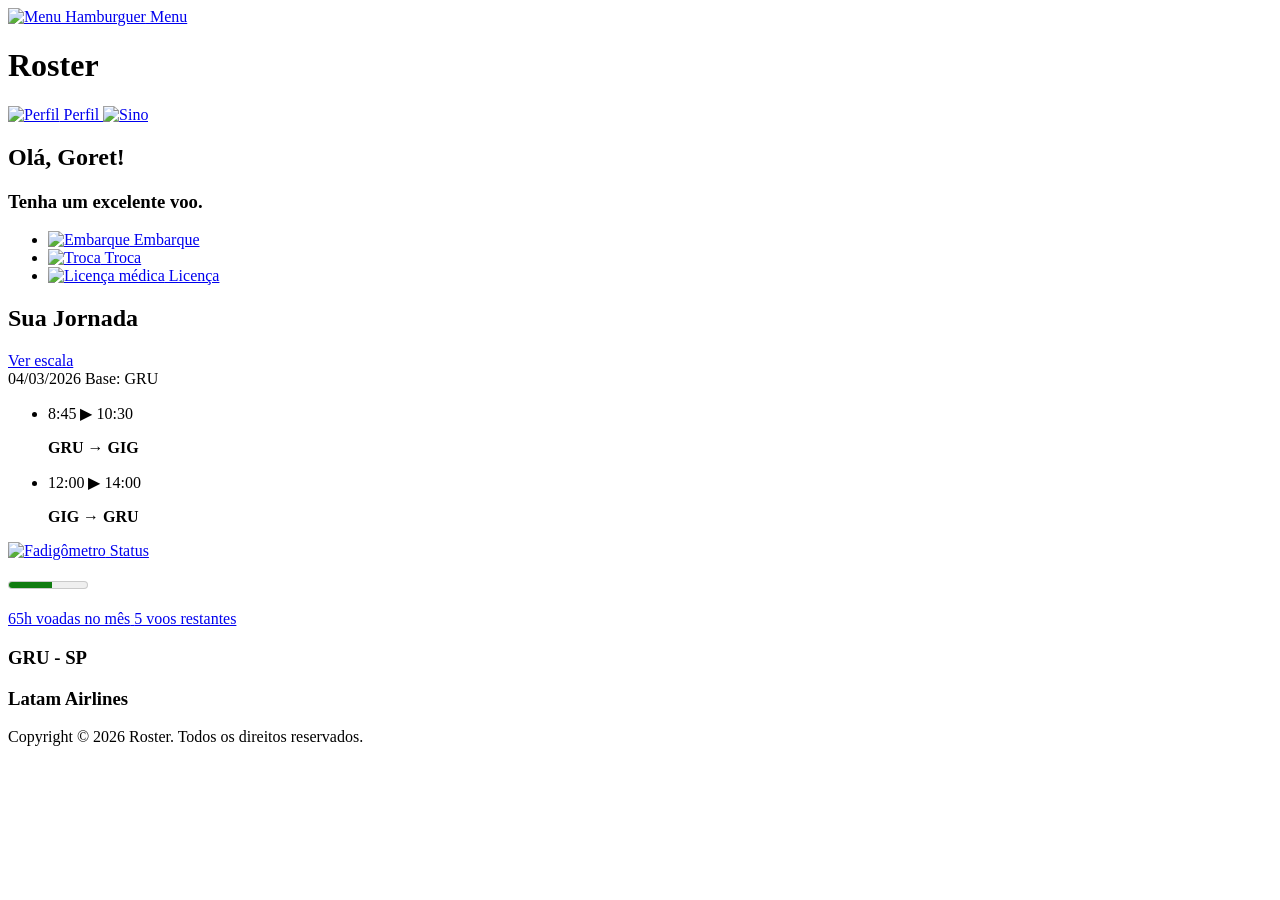
==== index.html @ 0bb5956a "refactor: replace <section> with <nav> for better semantics and accessibility; update <section> to <" ====
<!DOCTYPE html>
<html lang="pt-br">
<head>
    <meta charset="UTF-8">
    <meta name="viewport" content="width=device-width, initial-scale=1.0">
    <title>Roster</title>
    <link rel="stylesheet" href="CSS/reset.css">
    <link rel="stylesheet" href="CSS/style.css">
</head>

<body>
<header>
    <a href="menu.html" class="header-menu">
        <img src="./img/icons8-cardápio-50.png" alt="Menu Hamburguer">
        Menu
    </a>

    <h1>Roster</h1>

    <nav class="header-icons">
        <a href="perfil.html">
            <img src="img/icons8-usuário-homem-com-círculo-24.png" alt="Perfil">
            Perfil
        </a>
        <a href="#">
            <img src="./img/bell_ring.png" alt="Sino">
        </a>
    </nav>
</header>


<main>

    <!-- Saudação -->
    <section class="saudacao">
        <h2>Olá, Goret!</h2>
        <h3>Tenha um excelente voo.</h3>
    </section>

    <!-- Botões de ação -->
    <ul class="acoes-lista">
        <li>
            <a href="boarding/boarding.html">
                <img src="img/mala.png" alt="Embarque">
                Embarque
            </a>
        </li>
        <li>
            <a href="trade/escolher_pessoa.html">
                <img src="img/trade.png" alt="Troca">
                Troca
            </a>
        </li>
        <li>
            <a href="LM/lm.html">
                <img src="img/sol.png" alt="Licença médica">
                Licença
            </a>
        </li>
    </ul>

    <!-- Jornada -->
    <section class="jornada-header">
        <h2>Sua Jornada</h2>
        <a href="ver_escala.html">Ver escala</a>
    </section>

    <!-- Card de voos -->
    <article class="card-jornada">
        <h3 hidden>Jornada do dia</h3>
        <header class="card-jornada-topo">
            <span>04/03/2026</span>
            <span>Base: GRU</span>
        </header>

        <ul class="voos-lista">
            <li class="voo-item">
                <span class="voo-indicador"></span>
                <div class="voo-card">
                    <p class="voo-horario">8:45 ▶ 10:30</p>
                    <strong class="voo-rota">GRU → GIG</strong>
                </div>
            </li>

            <li class="voo-item">
                <span class="voo-indicador"></span>
                <div class="voo-card">
                    <p class="voo-horario">12:00 ▶ 14:00</p>
                    <strong class="voo-rota">GIG → GRU</strong>
                </div>
            </li>
        </ul>
    </article>

    <!-- Status / Fadigômetro -->
    <a href="status.html" class="status-card">
        <p class="status-titulo">
            <img src="img/termometro.png" alt="Fadigômetro">
            Status
        </p>
        <meter class="status-barra" min="0" max="100" value="55"></meter>
        <p class="status-info">
            <span>65h voadas no mês</span>
            <span>5 voos restantes</span>
        </p>
    </a>

</main>


<footer>
    <h3>GRU - SP</h3>
    <h3>Latam Airlines</h3>
    <p>Copyright © 2026 Roster. Todos os direitos reservados.</p>
</footer>

</body>
</html>
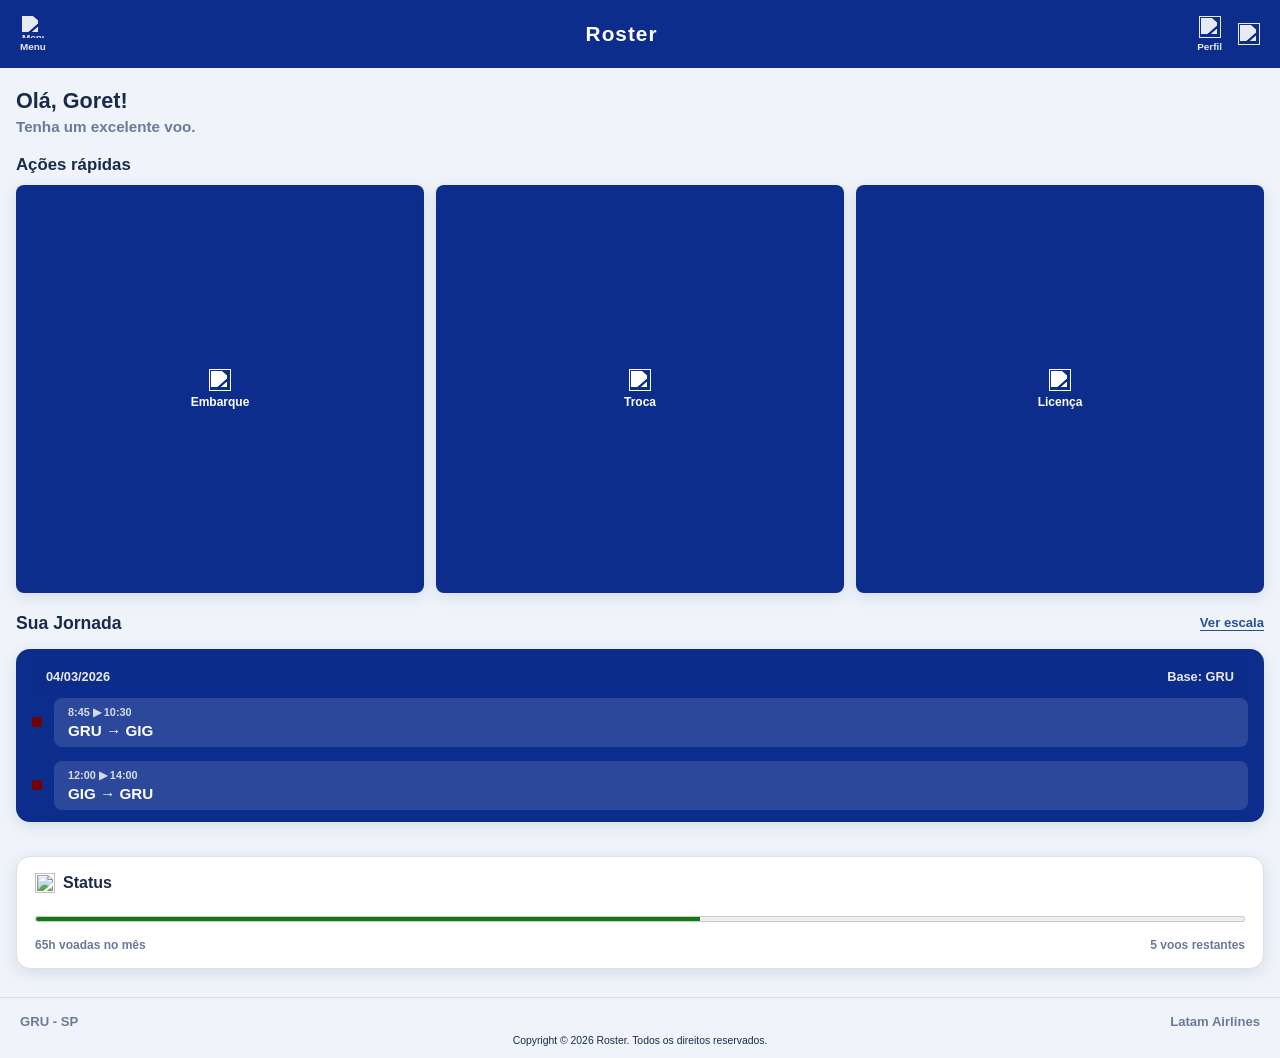
==== commit 0b83f27d: "refactor: enhance semantic structure and accessibility; update footer links and improve styling" ====
--- a/index.html
+++ b/index.html
@@ -8,102 +8,104 @@
     <link rel="stylesheet" href="CSS/style.css">
 </head>
 
-<body>
-<header>
+<body class="home-page">
+<header class="header">
     <a href="menu.html" class="header-menu">
-        <img src="./img/icons8-cardápio-50.png" alt="Menu Hamburguer">
-        Menu
+        <img src="./img/icons8-cardápio-50.png" alt="Menu Hamburguer" class="header-menu__icon">
+        <span class="header-menu__text">Menu</span>
     </a>
 
-    <h1>Roster</h1>
+    <h1 class="header__title">Roster</h1>
 
     <nav class="header-icons">
-        <a href="perfil.html">
-            <img src="img/icons8-usuário-homem-com-círculo-24.png" alt="Perfil">
-            Perfil
+        <a href="perfil.html" class="header-icons__link" aria-label="Perfil">
+            <img src="img/icons8-usuário-homem-com-círculo-24.png" alt="" class="header-icons__icon">
+            <span class="header-icons__text">Perfil</span>
         </a>
-        <a href="#">
-            <img src="./img/bell_ring.png" alt="Sino">
+        <a href="#" class="header-icons__link" aria-label="Notificações">
+            <img src="./img/bell_ring.png" alt="" class="header-icons__icon">
         </a>
     </nav>
 </header>
 
 
-<main>
+<main class="home-main">
 
-    <!-- Saudação -->
-    <section class="saudacao">
+    <section class="home-greeting">
         <h2>Olá, Goret!</h2>
-        <h3>Tenha um excelente voo.</h3>
+        <p>Tenha um excelente voo.</p>
     </section>
 
-    <!-- Botões de ação -->
-    <ul class="acoes-lista">
-        <li>
-            <a href="boarding/boarding.html">
-                <img src="img/mala.png" alt="Embarque">
-                Embarque
-            </a>
-        </li>
-        <li>
-            <a href="trade/escolher_pessoa.html">
-                <img src="img/trade.png" alt="Troca">
-                Troca
-            </a>
-        </li>
-        <li>
-            <a href="LM/lm.html">
-                <img src="img/sol.png" alt="Licença médica">
-                Licença
-            </a>
-        </li>
-    </ul>
-
-    <!-- Jornada -->
-    <section class="jornada-header">
-        <h2>Sua Jornada</h2>
-        <a href="ver_escala.html">Ver escala</a>
+    <section class="home-actions" aria-label="Ações rápidas">
+        <h2 class="home-section-title">Ações rápidas</h2>
+        <ul class="acoes-lista">
+            <li>
+                <a href="boarding/boarding.html">
+                    <img src="img/mala.png" alt="" aria-hidden="true">
+                    <span>Embarque</span>
+                </a>
+            </li>
+            <li>
+                <a href="trade/escolher_pessoa.html">
+                    <img src="img/trade.png" alt="" aria-hidden="true">
+                    <span>Troca</span>
+                </a>
+            </li>
+            <li>
+                <a href="LM/lm.html">
+                    <img src="img/sol.png" alt="" aria-hidden="true">
+                    <span>Licença</span>
+                </a>
+            </li>
+        </ul>
     </section>
 
-    <!-- Card de voos -->
-    <article class="card-jornada">
-        <h3 hidden>Jornada do dia</h3>
-        <header class="card-jornada-topo">
-            <span>04/03/2026</span>
-            <span>Base: GRU</span>
-        </header>
+    <section class="home-jornada">
+        <div class="jornada-header">
+            <h2>Sua Jornada</h2>
+            <a href="ver_escala.html">Ver escala</a>
+        </div>
 
-        <ul class="voos-lista">
-            <li class="voo-item">
-                <span class="voo-indicador"></span>
-                <div class="voo-card">
-                    <p class="voo-horario">8:45 ▶ 10:30</p>
-                    <strong class="voo-rota">GRU → GIG</strong>
-                </div>
-            </li>
+        <article class="card-jornada">
+            <h3 hidden>Jornada do dia</h3>
+            <header class="card-jornada-topo">
+                <span>04/03/2026</span>
+                <span>Base: GRU</span>
+            </header>
 
-            <li class="voo-item">
-                <span class="voo-indicador"></span>
-                <div class="voo-card">
-                    <p class="voo-horario">12:00 ▶ 14:00</p>
-                    <strong class="voo-rota">GIG → GRU</strong>
-                </div>
-            </li>
-        </ul>
-    </article>
+            <ul class="voos-lista">
+                <li class="voo-item">
+                    <span class="voo-indicador" aria-hidden="true"></span>
+                    <div class="voo-card">
+                        <p class="voo-horario">8:45 ▶ 10:30</p>
+                        <strong class="voo-rota">GRU → GIG</strong>
+                    </div>
+                </li>
 
-    <!-- Status / Fadigômetro -->
-    <a href="status.html" class="status-card">
-        <p class="status-titulo">
-            <img src="img/termometro.png" alt="Fadigômetro">
-            Status
-        </p>
-        <meter class="status-barra" min="0" max="100" value="55"></meter>
-        <p class="status-info">
-            <span>65h voadas no mês</span>
-            <span>5 voos restantes</span>
-        </p>
-    </a>
+                <li class="voo-item">
+                    <span class="voo-indicador" aria-hidden="true"></span>
+                    <div class="voo-card">
+                        <p class="voo-horario">12:00 ▶ 14:00</p>
+                        <strong class="voo-rota">GIG → GRU</strong>
+                    </div>
+                </li>
+            </ul>
+        </article>
+    </section>
+
+    <section class="home-status">
+        <a href="status.html" class="status-card">
+            <p class="status-titulo">
+                <img src="img/termometro.png" alt="" aria-hidden="true">
+                <span>Status</span>
+            </p>
+            <meter class="status-barra" min="0" max="100" value="55"></meter>
+            <p class="status-info">
+                <span>65h voadas no mês</span>
+                <span>5 voos restantes</span>
+            </p>
+        </a>
+    </section>
 
 </main>
 
--- a/CSS/style.css
+++ b/CSS/style.css
@@ -0,0 +1,1894 @@
+*, *::before, *::after {
+    box-sizing: border-box;
+    margin: 0;
+    padding: 0;
+}
+
+:root {
+    --azul-principal: #0D2D8C;
+    --azul-escuro: #122d5a;
+    --azul-claro: #2351a0;
+    --branco: #ffffff;
+    --cinza-fundo: #f0f4fa;
+    --cinza-texto: #6b7a99;
+    --cinza-borda: #d8e0ef;
+    --vermelho: #c0392b;
+    --texto-dark: #1a2a4a;
+    --sombra: 0 4px 16px rgba(26, 58, 110, 0.13);
+    --radius: 14px;
+    --radius-sm: 8px;
+}
+
+.header,
+header {
+    background-color: var(--azul-principal);
+    color: var(--branco);
+    display: flex;
+    align-items: center;
+    justify-content: space-between;
+    padding: 16px 20px;
+    position: sticky;
+    top: 0;
+    z-index: 100;
+}
+
+.header__title,
+header h1 {
+    font-size: 1.3rem;
+    font-weight: 800;
+    letter-spacing: 1px;
+    margin: 0;
+}
+
+.header-icons {
+    display: flex;
+    align-items: center;
+    gap: 16px;
+}
+
+header a,
+.header-menu,
+.header-icons__link {
+    display: flex;
+    flex-direction: column;
+    align-items: center;
+    gap: 3px;
+    color: var(--branco);
+    font-size: 0.62rem;
+    font-weight: 600;
+    opacity: 0.9;
+}
+
+header a img,
+.header-menu__icon,
+.header-icons__icon {
+    width: 22px;
+    height: 22px;
+    filter: brightness(0) invert(1);
+}
+
+main,
+body .conteudo {
+    flex: 1;
+}
+
+footer,
+.footer {
+    background-color: var(--cinza-fundo);
+    border-top: 1px solid var(--cinza-borda);
+    padding: 16px 20px 12px;
+    display: flex;
+    flex-direction: row;
+    flex-wrap: wrap;
+    justify-content: space-between;
+    align-items: center;
+}
+
+footer h3,
+.footer h3 {
+    font-size: 0.82rem;
+    font-weight: 700;
+    color: var(--cinza-texto);
+}
+
+footer p,
+.footer p {
+    font-size: 0.65rem;
+    color: var(--texto-dark);
+    width: 100%;
+    text-align: center;
+    margin-top: 6px;
+}
+
+/* Ensure footer 'Inicio' / back-link icon and text are vertically aligned */
+.link-voltar,
+.back-link,
+footer .link-voltar,
+footer .back-link,
+.footer-padrao .link-voltar,
+.footer .link-voltar {
+    display: inline-flex;
+    align-items: center;
+    gap: 8px;
+    text-decoration: none;
+    color: inherit;
+}
+
+.link-voltar img,
+.back-link img,
+.footer .link-voltar img,
+.footer .back-link img {
+    width: 22px;
+    height: 22px;
+    display: block;
+}
+
+/*página inicial*/
+html, body {
+    width: 100%;
+    min-height: 100%;
+}
+
+body {
+    font-family: 'Nunito', sans-serif;
+    background: var(--branco);
+    color: var(--texto-dark);
+    min-height: 100vh;
+    display: flex;
+    flex-direction: column;
+}
+
+a {
+    text-decoration: none;
+    color: inherit;
+}
+
+ul {
+    list-style: none;
+}
+
+.saudacao h2 {
+    font-size: 1.35rem;
+    font-weight: 800;
+    color: var(--texto-dark);
+    line-height: 1.2;
+}
+
+.saudacao h3 {
+    font-size: 0.95rem;
+    font-weight: 600;
+    color: var(--cinza-texto);
+    margin-top: 4px;
+}
+
+.acoes-lista {
+    display: flex;
+    gap: 12px;
+    flex-wrap: wrap;
+    justify-content: space-between;
+}
+
+.acoes-lista li {
+    flex: 1 1 30%;
+}
+
+.acoes-lista li a {
+    background-color: var(--azul-principal);
+    color: var(--branco);
+    border-radius: var(--radius-sm);
+    padding: 8px 6px;
+    display: flex;
+    flex-direction: column;
+    align-items: center;
+    justify-content: center;
+    gap: 4px;
+    font-size: 0.75rem;
+    font-weight: 700;
+    width: 100%;
+    aspect-ratio: 1;
+    text-align: center;
+    box-shadow: var(--sombra);
+}
+
+.acoes-lista li a:hover {
+    background-color: var(--azul-claro);
+    transform: translateY(-2px);
+}
+
+.acoes-lista li a img {
+    width: 22px;
+    height: 22px;
+    filter: brightness(0) invert(1);
+}
+
+.jornada-header {
+    display: flex;
+    align-items: center;
+    justify-content: space-between;
+    margin-bottom: -7px;
+}
+
+.jornada-header h2 {
+    font-size: 1.1rem;
+    font-weight: 800;
+    color: var(--texto-dark);
+}
+
+.jornada-header a {
+    font-size: 0.82rem;
+    font-weight: 700;
+    color: var(--azul-claro);
+    border-bottom: 1.5px solid var(--azul-claro);
+}
+
+.card-jornada {
+    margin-top: 12px;
+    margin-bottom: 14px;
+    background-color: var(--azul-principal);
+    border-radius: var(--radius);
+    padding: 12px 16px;
+    color: var(--branco);
+    box-shadow: var(--sombra);
+}
+
+.card-jornada-topo {
+    display: flex;
+    justify-content: space-between;
+    font-size: 0.8rem;
+    font-weight: 700;
+    padding: 8px 14px;
+    margin-bottom: 6px;
+    opacity: 0.9;
+}
+
+.voos-lista {
+    display: flex;
+    flex-direction: column;
+    gap: 14px;
+}
+
+.voo-item {
+    display: flex;
+    align-items: center;
+    gap: 12px;
+}
+
+.voo-indicador {
+    width: 10px;
+    height: 10px;
+    background-color: #730202;
+    border-radius: 2px;
+    flex-shrink: 0;
+}
+
+.voo-card {
+    background: rgba(255,255,255,0.13);
+    border-radius: var(--radius-sm);
+    padding: 8px 14px;
+    flex: 1;
+}
+
+.voo-horario {
+    font-size: 0.68rem;
+    font-weight: 600;
+    opacity: 0.8;
+    margin-bottom: 3px;
+}
+
+.voo-rota {
+    font-size: 0.95rem;
+    font-weight: 800;
+    display: flex;
+    align-items: center;
+    gap: 6px;
+}
+
+.voo-rota img {
+    width: 16px;
+    height: 16px;
+    filter: brightness(0) invert(1);
+}
+
+/* Texto de rótulo de jornada em telas internas (sem background, cor cinza) */
+.jornada {
+    margin-top: 10px;
+    font-size: 0.95rem;
+    font-weight: 700;
+    color: var(--cinza-texto);
+    background: transparent;
+}
+
+/* Mobile fixes: avoid header overlap and reduce negative spacing */
+@media (max-width: 600px) {
+    .jornada-header {
+        margin-bottom: 6px; /* remove negative pull on small screens */
+    }
+
+    .card-jornada {
+        margin-top: 8px; /* ensure card sits below header */
+    }
+
+    /* Ensure content doesn't sit under the fixed/sticky header on small screens */
+    body .conteudo {
+        padding: 90px 20px 20px !important;
+    }
+}
+
+.status-card {
+    display: block;
+    background-color: var(--branco);
+    border: 1px solid var(--cinza-borda);
+    border-radius: var(--radius);
+    padding: 16px 18px;
+    box-shadow: var(--sombra);
+    color: var(--texto-dark);
+}
+
+.status-titulo {
+    display: flex;
+    align-items: center;
+    gap: 8px;
+    font-size: 1rem;
+    font-weight: 800;
+    margin-bottom: 12px;
+}
+
+.status-titulo img {
+    width: 20px;
+    height: 20px;
+}
+
+.status-barra {
+    width: 100%;
+    height: 12px;
+    margin: 8px 0 12px;
+}
+
+.status-info {
+    display: flex;
+    justify-content: space-between;
+    gap: 12px;
+    font-size: 0.75rem;
+    color: var(--cinza-texto);
+    font-weight: 600;
+}
+
+/* Tela simples do Fadigômetro */
+.status-main {
+    flex: 1;
+    padding: 22px 16px 28px;
+    display: flex;
+    align-items: center;
+    justify-content: center;
+    background: var(--cinza-fundo);
+}
+
+.status-card-page {
+    width: 100%;
+    max-width: 420px;
+    text-align: center;
+    padding: 24px 20px 22px;
+}
+
+.status-card-page .status-titulo {
+    justify-content: center;
+    margin-bottom: 10px;
+}
+
+.status-valor {
+    font-size: 2.4rem;
+    font-weight: 900;
+    color: var(--azul-principal);
+    line-height: 1;
+    margin: 4px 0 10px;
+}
+
+.status-descricao {
+    font-size: 0.95rem;
+    color: var(--texto-dark);
+    line-height: 1.5;
+    margin-bottom: 14px;
+}
+
+.status-card-page .status-barra {
+    margin: 10px 0 14px;
+}
+
+.btn-status {
+    display: inline-block;
+    margin-top: 16px;
+    padding: 12px 18px;
+    border-radius: 10px;
+    background: var(--azul-principal);
+    color: var(--branco);
+    font-weight: 800;
+    text-decoration: none;
+    box-shadow: var(--sombra);
+}
+
+.btn-status:hover {
+    background: var(--azul-claro);
+}
+
+/* Status enhancements: meter styling, centering, responsive tweaks */
+.status-card {
+    text-align: center;
+}
+
+.status-meter,
+.status-barra meter,
+meter.status-meter {
+    -webkit-appearance: none;
+    appearance: none;
+    width: 100%;
+    height: 14px;
+    border-radius: 999px;
+    background: linear-gradient(90deg,#eaf2ff,#d8e8fb);
+    border: 1px solid var(--cinza-borda);
+    overflow: hidden;
+    display: block;
+}
+
+/* WebKit */
+.status-meter::-webkit-meter-bar {
+    background: transparent;
+}
+.status-meter::-webkit-meter-optimum-value {
+    background: linear-gradient(90deg, var(--azul-principal), var(--azul-claro));
+    height: 100%;
+    border-radius: 999px;
+}
+
+/* Firefox */
+.status-meter::-moz-meter-bar {
+    background: linear-gradient(90deg, var(--azul-principal), var(--azul-claro));
+}
+
+/* Low / warning modifiers */
+.status-meter[data-level="low"]::-webkit-meter-optimum-value,
+.status-meter[data-level="low"]::-moz-meter-bar {
+    background: linear-gradient(90deg, #fbeaea, #ffd6d6);
+}
+.status-meter[data-level="warn"]::-webkit-meter-optimum-value,
+.status-meter[data-level="warn"]::-moz-meter-bar {
+    background: linear-gradient(90deg, #fff4e0, #f2b544);
+}
+
+/* Center layout for status pages */
+.status-main {
+    display: flex;
+    align-items: center;
+    justify-content: center;
+    padding: 28px 16px 32px;
+    background: var(--cinza-fundo);
+}
+
+.status-card-page {
+    margin: 0 auto;
+    display: block;
+    max-width: 480px;
+    width: 100%;
+    padding: 26px 20px;
+}
+
+/* Responsive tweaks */
+@media (max-width: 420px) {
+    .status-card-page {
+        max-width: 360px;
+        padding: 18px 14px;
+    }
+    .status-valor {
+        font-size: 1.9rem;
+    }
+    .status-barra,
+    .status-meter,
+    meter.status-meter {
+        height: 10px;
+    }
+}
+
+/*Menu*/
+
+.menu-sidebar {
+    width: 280px;
+    min-height: 100vh;
+    background: var(--branco);
+    color: var(--texto-dark);
+    padding: 0;
+    display: flex;
+    flex-direction: column;
+}
+
+.menu-title {
+    display: block;
+    background-color: var(--azul-principal);
+    color: var(--branco);
+    padding: 18px 20px;
+    font-size: 1.4rem;
+    font-weight: 800;
+    margin: 0;
+}
+
+.menu-list {
+    display: flex;
+    flex-direction: column;
+    gap:10px;
+
+}
+
+.menu-list li:last-child {
+    margin-top: auto;
+}
+
+.menu-list li:last-child a {
+    border-top: 1px solid var(--cinza-borda);
+    padding-top: 16px;
+    margin-top: 250px;
+}
+
+.menu-list li a {
+    display: block;
+    padding: 12px 14px;
+    border-radius: var(--radius-sm);
+    background-color: var(--cinza-fundo);
+    color: var(--texto-dark);
+    font-size: 0.95rem;
+    font-weight: 700;
+}
+
+.menu-list li a:hover {
+    background-color: var(--cinza-borda);
+    transform: translateX(4px);
+}
+
+/* Trade */
+.trade-main {
+    padding: 20px 16px 36px;
+    display: flex;
+    flex-direction: column;
+    gap: 12px;
+}
+
+.trade-titulo {
+    font-size: 1.15rem;
+    font-weight: 900;
+    color: var(--texto-dark);
+    letter-spacing: 0.6px;
+}
+
+.trade-descricao {
+    font-size: 0.9rem;
+    color: var(--cinza-texto);
+    margin-top: 2px;
+}
+
+.oferta-subtitulo {
+    text-align: center;
+    font-size: 0.95rem;
+    font-weight: 800;
+    margin: 10px 0 6px;
+}
+
+.card-form {
+    background-color: var(--branco);
+    border: 1px solid var(--cinza-borda);
+    border-radius: var(--radius);
+    padding: 14px;
+    box-shadow: var(--sombra);
+    display: flex;
+    flex-direction: column;
+    gap: 12px;
+}
+
+.itinerario-card {
+    border: 1px solid var(--cinza-borda);
+    border-radius: var(--radius-sm);
+    padding: 10px;
+    font-weight: 700;
+    color: var(--texto-dark);
+    background: #fff;
+}
+
+.itinerario-rota {
+    color: var(--vermelho);
+    margin-top: 6px;
+    font-weight: 900;
+    text-align: center;
+}
+
+.form-oferta {
+    display: flex;
+    flex-direction: column;
+    gap: 10px;
+}
+
+.form-titulo {
+    font-weight: 800;
+    color: var(--texto-dark);
+}
+
+.form-input, .form-textarea, select.form-input {
+    width: 100%;
+    padding: 10px 12px;
+    border-radius: var(--radius-sm);
+    border: 1px solid var(--cinza-borda);
+    font-size: 0.95rem;
+    color: var(--texto-dark);
+    background: #fff;
+    outline: none;
+}
+
+.form-textarea {
+    resize: vertical;
+    min-height: 80px;
+}
+
+.btn-confirmar {
+    background-color: var(--azul-principal);
+    color: var(--branco);
+    border: none;
+    border-radius: 10px;
+    padding: 12px 18px;
+    font-weight: 800;
+    cursor: pointer;
+    align-self: center;
+    width: 80%;
+    max-width: 320px;
+    box-shadow: 0 6px 10px rgba(13,45,140,0.18);
+    text-align: center;
+    letter-spacing: 0.6px;
+}
+
+.btn-confirmar:hover {
+    background-color: var(--azul-claro);
+    transform: translateY(-2px);
+}
+
+/* Escolher Pessoa */
+.escolher-main { padding: 20px 16px 36px; display:flex; flex-direction:column; gap:12px; }
+.escolher-titulo { font-size:1.15rem; font-weight:900; color:var(--texto-dark); }
+.escolher-lista { display:flex; flex-direction:column; gap:16px; padding:0; margin:8px 0 24px; }
+
+.escolher-item {
+  background-color: var(--branco);
+  border: 1px solid var(--cinza-borda);
+  border-radius: var(--radius);
+  padding: 12px;
+  box-shadow: var(--sombra);
+  display: flex;
+  flex-direction: column;
+  gap: 8px;
+  position: relative;
+  overflow: visible;
+}
+
+.escolher-item .base {
+  position: absolute;
+  right: 12px;
+  top: 12px;
+  font-size: 0.78rem;
+  color: var(--cinza-texto);
+  font-weight:700;
+}
+
+.escolher-nome {
+  font-weight:800;
+  color:var(--texto-dark);
+  font-size:1rem;
+  text-decoration:none;
+}
+
+.escolher-jornada {
+  margin-top:4px;
+  color:var(--cinza-texto);
+  font-size:0.88rem;
+  line-height:1.25;
+}
+
+.escolher-jornada .rota {
+  display:block;
+  margin-top:8px;
+  text-align:center;
+  color:var(--vermelho);
+  font-weight:900;
+}
+
+.btn-trocar {
+  display:inline-block;
+  align-self:center;
+  margin-top:8px;
+  padding:8px 18px;
+  border-radius:8px;
+  background:var(--branco);
+  border:2px solid var(--cinza-borda);
+  color:var(--texto-dark);
+  font-weight:800;
+  text-decoration:none;
+  box-shadow:0 4px 8px rgba(26,58,110,0.08);
+  z-index: 5;
+  position: relative;
+  pointer-events: auto;
+}
+
+.btn-trocar:hover {
+  background: var(--azul-principal);
+  color: var(--branco);
+  border-color: var(--azul-principal);
+  transform: translateY(-2px);
+}
+
+
+
+
+.confirmacao-main {
+  padding: 36px 20px;
+  display: flex;
+  flex-direction: column;
+    align-items: center;
+    justify-content: center;
+  gap: 18px;
+  min-height: calc(100vh - 160px);
+  background: var(--branco);
+}
+
+.confirmacao-titulo {
+  font-size: 1.25rem;
+  font-weight: 900;
+  color: var(--texto-dark);
+  text-align: center;
+}
+
+.confirmacao-descricao {
+  color: var(--cinza-texto);
+  font-size: 0.95rem;
+  text-align: center;
+  max-width: 420px;
+  line-height: 1.4;
+}
+
+.btn-nova-oferta {
+  display: inline-block;
+  background: var(--azul-principal);
+  color: var(--branco);
+  padding: 12px 20px;
+  border-radius: 10px;
+  font-weight: 800;
+  text-decoration: none;
+  box-shadow: 0 6px 10px rgba(13,45,140,0.18);
+}
+
+.btn-nova-oferta:hover {
+  background: var(--azul-claro);
+  transform: translateY(-3px);
+}
+
+/* ---- Header ---- */
+.roster-page .header {
+    display: flex;
+    align-items: center;
+    justify-content: space-between;
+    padding: 16px 20px;
+    background: var(--azul-principal);
+    color: var(--branco);
+    position: sticky;
+    top: 0;
+    z-index: 100;
+}
+ 
+.roster-page .header-menu {
+    display: inline-flex;
+    align-items: center;
+    gap: 8px;
+    color: var(--branco);
+    font-weight: 700;
+    font-size: 0.85rem;
+    text-decoration: none;
+}
+ 
+.roster-page .header-menu__icon {
+    width: 22px;
+    height: 22px;
+    filter: brightness(0) invert(1);
+    display: block;
+}
+ 
+.roster-page .header__title {
+    font-size: 1.2rem;
+    font-weight: 800;
+    color: var(--branco);
+    margin: 0;
+    text-align: center;
+    flex: 1;
+}
+ 
+.roster-page .header-icons {
+    display: flex;
+    align-items: center;
+    gap: 12px;
+}
+ 
+.roster-page .header-icons__icon {
+    width: 22px;
+    height: 22px;
+    display: block;
+    filter: brightness(0) invert(1);
+}
+ 
+
+.roster-page .main-content {
+    padding: 0;
+    background: var(--branco);
+    min-height: calc(100vh - 120px);
+    display: flex;
+    flex-direction: column;
+}
+ 
+.roster-page .perfil-top {
+    background: var(--azul-principal);
+    display: flex;
+    flex-direction: column;
+    align-items: center;
+    padding: 24px 0 0;
+    gap: 0;
+}
+ 
+.roster-page .perfil-top__avatar {
+    margin: 0;
+    padding: 0;
+    display: flex;
+    justify-content: center;
+}
+ 
+.roster-page .perfil-top__foto {
+    width: 90px;
+    height: 90px;
+    border-radius: 50%;
+    object-fit: cover;
+    border: 3px solid rgba(255, 255, 255, 0.45);
+    background: rgba(255, 255, 255, 0.15);
+    filter: brightness(0) invert(1);     /* se for ícone monocromático */
+    display: block;
+}
+ 
+
+.roster-page .perfil-top__namebar {
+    width: 100%;
+    margin-top: 14px;
+    background: var(--azul-claro);
+    display: flex;
+    justify-content: space-between;
+    align-items: center;
+    padding: 10px 22px;
+}
+ 
+.roster-page .perfil-top__nome {
+    font-size: 1rem;
+    font-weight: 800;
+    color: var(--branco);
+    margin: 0;
+}
+ 
+.roster-page .perfil-top__cargo {
+    font-size: 0.85rem;
+    font-weight: 700;
+    color: rgba(255, 255, 255, 0.85);
+}
+
+.roster-page .rodape-voltar {
+  display: flex;
+  align-items: center;
+  justify-content: flex-start;
+  padding: 14px 20px;
+}
+
+.roster-page .back-link {
+  display: flex;
+  align-items: center;
+  gap: 8px;
+}
+
+.roster-page .back-link__text {
+  line-height: 1;
+}
+
+
+
+.roster-page .perfil-menu {
+    list-style: none;
+    margin: 0;
+    padding: 0;
+    flex: 0 0 auto;
+    border-bottom: 1px solid var(--cinza-borda);
+}
+
+.roster-page .perfil-menu__item {
+    border-bottom: 1px solid var(--cinza-borda);
+}
+
+.roster-page .perfil-menu__item:last-child {
+    border-bottom: none;
+}
+
+.roster-page .perfil-accordion {
+    background: var(--branco);
+}
+
+.roster-page .perfil-accordion__summary {
+    display: block;
+    position: relative;
+    cursor: pointer;
+    padding: 10px 20px;
+    padding-right: 44px;
+    font-size: 0.97rem;
+    font-weight: 800;
+    color: var(--texto-dark);
+    list-style: none;
+    user-select: none;
+}
+
+.roster-page .perfil-menu__item:first-child .perfil-accordion__summary {
+    padding: 0px 20px 10px;
+}
+
+.roster-page .perfil-accordion__summary::-webkit-details-marker {
+    display: none;
+}
+
+.roster-page .perfil-accordion__summary::marker {
+    display: none;
+}
+
+.roster-page .perfil-accordion__summary::after {
+    content: "";
+    position: absolute;
+    right: 18px;
+    top: 50%;
+    transform: translateY(-35%);
+    width: 0;
+    height: 0;
+    border-left: 6px solid transparent;
+    border-right: 6px solid transparent;
+    border-top: 8px solid var(--texto-dark);
+}
+
+.roster-page .perfil-accordion__title {
+    display: block;
+}
+
+.roster-page .perfil-accordion__content {
+    padding: 0 20px 16px;
+    background: var(--cinza-fundo);
+    border-top: 1px solid var(--cinza-borda);
+    color: var(--cinza-texto);
+    font-size: 0.92rem;
+    line-height: 1.5;
+}
+
+.roster-page .perfil-menu__item:nth-child(2) .perfil-accordion__content {
+    padding-bottom: 0;
+}
+
+.roster-page .perfil-menu__item:nth-child(2) .perfil-accordion__summary {
+    padding-bottom: 4px;
+}
+
+.roster-page .perfil-menu__item:nth-child(2) .perfil-accordion__content p {
+    margin-bottom: 0;
+}
+
+.roster-page .perfil-accordion__content p {
+    margin: 12px 0 0;
+}
+
+.roster-page .perfil-menu__link--logout {
+    display: block;
+    padding: 16px 20px;
+    background: var(--branco);
+    color: var(--texto-dark);
+    font-weight: 800;
+    text-decoration: none;
+}
+
+.roster-page .perfil-menu__link--logout:hover {
+    background: var(--cinza-fundo);
+}
+
+.roster-page .perfil-logout {
+    margin-top: 165px;
+    padding: 10px 20px 18px;
+    border-top: 1px solid var(--cinza-borda);
+    background: var(--branco);
+}
+
+.roster-page .perfil-logout__link {
+    display: inline-block;
+    color: var(--vermelho);
+    font-weight: 800;
+    text-decoration: none;
+    font-size: 0.97rem;
+}
+
+.roster-page .perfil-logout__link:hover {
+    text-decoration: underline;
+}
+
+/*Visualização de Escala*/
+
+.escala-main {
+    padding: 16px 16px 36px;
+    display: flex;
+    flex-direction: column;
+    gap: 12px;
+}
+ 
+.escala-titulo {
+    font-size: 1.15rem;
+    font-weight: 900;
+    color: var(--texto-dark);
+    letter-spacing: 0.4px;
+}
+ 
+.escala-lista {
+    list-style: none;
+    margin: 0;
+    padding: 0;
+    display: flex;
+    flex-direction: column;
+    gap: 12px;
+}
+ 
+.escala-item {
+    width: 100%;
+}
+ 
+
+.escala-card {
+    display: flex;
+    align-items: center;
+    justify-content: space-between;
+    gap: 14px;
+    background: var(--branco);
+    border: 1px solid var(--cinza-borda);
+    border-radius: var(--radius);
+    padding: 14px 18px;
+    box-shadow: var(--sombra);
+    text-decoration: none;
+    color: var(--texto-dark);
+    transition: transform 0.12s ease, box-shadow 0.12s ease;
+}
+ 
+.escala-card:hover {
+    transform: translateY(-2px);
+    box-shadow: 0 8px 20px rgba(13, 45, 140, 0.12);
+}
+ 
+
+.escala-card::before {
+    content: "";
+    width: 10px;
+    height: 10px;
+    background-color: var(--azul-principal);
+    border-radius: 2px;
+    flex-shrink: 0;
+}
+ 
+.escala-card__data {
+    font-size: 0.82rem;
+    font-weight: 800;
+    color: var(--cinza-texto);
+    min-width: 40px;
+}
+ 
+.escala-card__rota {
+    font-size: 0.97rem;
+    font-weight: 900;
+    color: var(--texto-dark);
+    letter-spacing: 0.3px;
+}
+
+.escala-card__info {
+    display: flex;
+    align-items: center;
+    gap: 14px;
+    min-width: 0;
+}
+
+.escala-card__troca {
+    width: 28px;
+    height: 28px;
+    flex-shrink: 0;
+    display: inline-flex;
+    align-items: center;
+    justify-content: center;
+}
+
+.escala-card__troca img {
+    width: 20px;
+    height: 20px;
+    display: block;
+}
+
+.trade-jornada-selecionada {
+    font-size: 0.9rem;
+    color: var(--cinza-texto);
+    margin-top: -2px;
+}
+
+/* Boarding */
+.boarding-page .boarding-main {
+    flex: 1;
+    padding: 20px 16px 28px;
+    display: flex;
+    flex-direction: column;
+    gap: 18px;
+    background: var(--branco);
+}
+
+.boarding-page .boarding-titulo {
+    font-size: 1.15rem;
+    font-weight: 900;
+    color: var(--texto-dark);
+    letter-spacing: 0.4px;
+}
+
+.boarding-page .boarding-emergencia {
+    margin-top: 4px;
+}
+
+.boarding-page .boarding-emergencia__link {
+    display: flex;
+    align-items: center;
+    justify-content: center;
+    min-height: 72px;
+    border-radius: var(--radius);
+    background: var(--vermelho);
+    color: var(--branco);
+    text-decoration: none;
+    box-shadow: var(--sombra);
+    border: 1px solid rgba(0, 0, 0, 0.05);
+    transition: transform 0.12s ease, background-color 0.12s ease;
+}
+
+.boarding-page .boarding-emergencia__link:hover {
+    background: #a92c20;
+    transform: translateY(-2px);
+}
+
+.boarding-page .boarding-emergencia__label {
+    font-size: 1rem;
+    font-weight: 900;
+    letter-spacing: 1px;
+}
+
+.boarding-page .boarding-faq {
+    display: flex;
+    flex-direction: column;
+    gap: 12px;
+}
+
+.boarding-page .boarding-faq__titulo {
+    font-size: 1rem;
+    font-weight: 800;
+    color: var(--texto-dark);
+}
+
+.boarding-page .boarding-lista {
+    list-style: none;
+    margin: 0;
+    padding: 0;
+    display: flex;
+    flex-direction: column;
+    gap: 12px;
+}
+
+.boarding-page .boarding-card {
+    display: flex;
+    align-items: center;
+    justify-content: space-between;
+    padding: 14px 16px;
+    background: var(--branco);
+    color: var(--texto-dark);
+    border: 1px solid var(--cinza-borda);
+    border-radius: var(--radius-sm);
+    box-shadow: var(--sombra);
+    text-decoration: none;
+    font-weight: 800;
+    transition: transform 0.12s ease, background-color 0.12s ease;
+}
+
+.boarding-page .boarding-card:hover {
+    background: var(--cinza-fundo);
+    transform: translateY(-2px);
+}
+
+.boarding-page .boarding-card__titulo {
+    font-size: 0.95rem;
+    line-height: 1.3;
+}
+
+.boarding-page .boarding-ai {
+    display: flex;
+    flex-direction: column;
+    gap: 10px;
+    padding: 16px;
+    background: var(--cinza-fundo);
+    border: 1px solid var(--cinza-borda);
+    border-radius: var(--radius);
+    box-shadow: var(--sombra);
+}
+
+.boarding-page .boarding-ai__titulo {
+    font-size: 1rem;
+    font-weight: 900;
+    color: var(--texto-dark);
+}
+
+.boarding-page .boarding-ai__texto {
+    font-size: 0.9rem;
+    color: var(--cinza-texto);
+    line-height: 1.4;
+}
+
+.boarding-page .boarding-ai__form {
+    display: flex;
+    flex-direction: column;
+    gap: 10px;
+}
+
+.boarding-page .boarding-ai__input {
+    width: 100%;
+    min-height: 84px;
+    padding: 12px 14px;
+    border: 1px solid var(--cinza-borda);
+    border-radius: var(--radius-sm);
+    resize: vertical;
+    font-family: inherit;
+    font-size: 0.95rem;
+    color: var(--texto-dark);
+    background: var(--branco);
+    outline: none;
+}
+
+.boarding-page .boarding-ai__input:focus {
+    border-color: var(--azul-claro);
+}
+
+.boarding-page .boarding-ai__botao {
+    align-self: flex-start;
+    padding: 10px 16px;
+    border: none;
+    border-radius: 10px;
+    background: var(--azul-principal);
+    color: var(--branco);
+    font-weight: 800;
+    cursor: pointer;
+}
+
+.boarding-page .boarding-ai__botao:hover {
+    background: var(--azul-claro);
+}
+
+/* Emergência */
+.emergencia-page .emergencia-main {
+    flex: 1;
+    padding: 24px 16px 32px;
+    display: flex;
+    flex-direction: column;
+    justify-content: center;
+    align-items: center;
+    gap: 22px;
+    background: var(--cinza-fundo);
+}
+
+.emergencia-page .emergencia-aviso {
+    width: 100%;
+    max-width: 460px;
+    background: var(--branco);
+    border: 1px solid var(--cinza-borda);
+    border-radius: var(--radius);
+    padding: 24px 18px;
+    box-shadow: var(--sombra);
+    text-align: center;
+}
+
+.emergencia-page .emergencia-acoes {
+    width: 100%;
+    max-width: 460px;
+    display: flex;
+    flex-direction: column;
+    gap: 14px;
+}
+
+.emergencia-page .emergencia-acoes__texto {
+    text-align: center;
+    font-size: 0.95rem;
+    color: var(--cinza-texto);
+    font-weight: 600;
+}
+
+.emergencia-page .slider-cancelar {
+    display: flex;
+    flex-direction: column;
+    align-items: center;
+    gap: 10px;
+    cursor: pointer;
+    user-select: none;
+    text-decoration: none;
+    color: inherit;
+}
+
+.emergencia-page .slider-cancelar__trilho {
+    position: relative;
+    width: 100%;
+    height: 72px;
+    border-radius: 999px;
+    background: linear-gradient(180deg, #d94a3a, var(--vermelho));
+    box-shadow: 0 6px 10px rgba(192, 57, 43, 0.18);
+    border: 1px solid rgba(0, 0, 0, 0.04);
+    transition: background-color 0.12s ease, transform 0.12s ease;
+}
+
+.emergencia-page .slider-cancelar__bolha {
+    position: absolute;
+    top: 50%;
+    left: 8px;
+    transform: translateY(-50%);
+    width: 56px;
+    height: 56px;
+    border-radius: 50%;
+    background: var(--branco);
+    box-shadow: var(--sombra);
+    transition: left 0.18s ease;
+}
+
+.emergencia-page .slider-cancelar__label {
+    font-size: 1rem;
+    font-weight: 800;
+    color: var(--texto-dark);
+    text-align: center;
+}
+
+/* Bagagem de mão */
+.info-page .info-main {
+    flex: 1;
+    padding: 20px 16px 28px;
+    display: flex;
+    flex-direction: column;
+    gap: 16px;
+    background: var(--cinza-fundo);
+}
+
+.info-page .info-titulo {
+    font-size: 1.15rem;
+    font-weight: 900;
+    color: var(--texto-dark);
+    letter-spacing: 0.4px;
+}
+
+.info-page .info-lista {
+    list-style: none;
+    margin: 0;
+    padding: 0;
+    display: flex;
+    flex-direction: column;
+    gap: 12px;
+}
+
+.info-page .info-lista__item {
+    background: var(--branco);
+    border: 1px solid var(--cinza-borda);
+    border-radius: var(--radius);
+    padding: 14px 16px;
+    box-shadow: var(--sombra);
+    color: var(--texto-dark);
+    line-height: 1.5;
+    font-size: 0.95rem;
+}
+
+.info-page .info-lista__item strong {
+    color: var(--azul-principal);
+    font-weight: 900;
+}
+
+.info-page .back-link {
+    display: inline-flex;
+    align-items: center;
+    gap: 8px;
+    color: var(--cinza-texto);
+    text-decoration: none;
+    font-weight: 700;
+    font-size: 0.9rem;
+    margin-top: 4px;
+}
+
+.info-page .back-link__icon {
+    width: 22px;
+    height: 22px;
+    display: block;
+}
+
+.info-page .footer {
+    background: var(--cinza-fundo);
+    border-top: 1px solid var(--cinza-borda);
+    padding: 14px 20px;
+    text-align: center;
+}
+
+.info-page .footer p {
+    margin: 0;
+    font-size: 0.75rem;
+    color: var(--cinza-texto);
+}
+
+/* Chat Roster AI */
+.chat-page .chat-main {
+    flex: 1;
+    padding: 20px 16px 28px;
+    display: flex;
+    flex-direction: column;
+    gap: 18px;
+    background: var(--cinza-fundo);
+}
+
+.chat-page .chat-topo {
+    display: flex;
+    flex-direction: column;
+    gap: 4px;
+}
+
+.chat-page .chat-titulo {
+    font-size: 1.15rem;
+    font-weight: 900;
+    color: var(--texto-dark);
+    letter-spacing: 0.4px;
+}
+
+.chat-page .chat-descricao {
+    font-size: 0.9rem;
+    color: var(--cinza-texto);
+    line-height: 1.4;
+}
+
+.chat-page .chat-messages {
+    display: flex;
+    flex-direction: column;
+    gap: 12px;
+    flex: 1;
+}
+
+.chat-page .chat-bubble {
+    max-width: 82%;
+    padding: 12px 14px;
+    border-radius: 18px;
+    font-size: 0.95rem;
+    line-height: 1.45;
+    box-shadow: var(--sombra);
+    word-wrap: break-word;
+    white-space: pre-wrap;
+}
+
+.chat-page .chat-bubble--ai {
+    align-self: flex-start;
+    background: var(--branco);
+    color: var(--texto-dark);
+    border-top-left-radius: 6px;
+}
+
+.chat-page .chat-bubble--user {
+    align-self: flex-end;
+    background: var(--azul-principal);
+    color: var(--branco);
+    border-top-right-radius: 6px;
+}
+
+.chat-page .chat-form {
+    display: flex;
+    flex-direction: column;
+    gap: 10px;
+    margin-top: auto;
+}
+
+.chat-page .chat-input {
+    width: 100%;
+    min-height: 88px;
+    padding: 12px 14px;
+    border: 1px solid var(--cinza-borda);
+    border-radius: var(--radius-sm);
+    resize: vertical;
+    font-family: inherit;
+    font-size: 0.95rem;
+    color: var(--texto-dark);
+    background: var(--branco);
+    outline: none;
+}
+
+.chat-page .chat-input:focus {
+    border-color: var(--azul-claro);
+}
+
+.chat-page .chat-send {
+    align-self: flex-end;
+    padding: 10px 16px;
+    border: none;
+    border-radius: 10px;
+    background: var(--azul-principal);
+    color: var(--branco);
+    font-weight: 800;
+    cursor: pointer;
+    box-shadow: var(--sombra);
+}
+
+.chat-page .chat-send:hover {
+    background: var(--azul-claro);
+}
+
+.chat-page .footer {
+    background: var(--cinza-fundo);
+    border-top: 1px solid var(--cinza-borda);
+    padding: 14px 20px;
+}
+
+.chat-page .footer p {
+    margin: 0;
+    font-size: 0.75rem;
+    color: var(--cinza-texto);
+    text-align: center;
+    width: 100%;
+}
+
+/* Regras CSS extraídas usadas por LM/lm.html e LM/confirmar_lm.html */
+
+/* TOPO */
+body .topo {
+    background-color: var(--azul-principal);
+    color: var(--branco);
+    display: flex;
+    align-items: center;
+    justify-content: space-between;
+    padding: 16px 20px;
+    position: sticky;
+    top: 0;
+    z-index: 100;
+}
+
+body .menu-link img,
+body .icone-topo img {
+    width: 22px;
+    height: 22px;
+    filter: brightness(0) invert(1);
+}
+
+/* For pages that use .topo (LM pages), keep slightly larger icons to match original proportions */
+body .topo .menu-link img,
+body .topo .icone-topo img {
+    width: 28px;
+    height: 28px;
+}
+
+body .titulo-topo {
+    color: var(--branco);
+    font-size: 1.3rem;
+    font-weight: 800;
+    letter-spacing: 1px;
+}
+
+body .acoes-topo {
+    display: flex;
+    gap: 12px;
+    align-items: center;
+}
+
+/* CONTEÚDO */
+body .conteudo {
+    padding: 20px;
+}
+
+body .titulo-pagina {
+    text-align: center;
+    margin-bottom: 25px;
+    font-size: 22px;
+    font-weight: bold;
+}
+
+/* CARD */
+body .card-viagem {
+    background-color: white;
+    border-radius: 15px;
+    overflow: hidden;
+    border: 2px solid #0b2f8a;
+    margin-bottom: 30px;
+}
+
+body .card-topo {
+    background-color: #0b2f8a;
+    color: white;
+    display: flex;
+    justify-content: space-between;
+    align-items: center;
+    padding: 10px 14px;
+    font-size: 14px;
+    font-weight: bold;
+}
+
+body .data-wrapper {
+    display: inline-flex;
+    align-items: center;
+    gap: 6px;
+}
+
+body .icone-editar {
+    font-size: 14px;
+}
+
+body .rota {
+    padding: 16px;
+    display: flex;
+    flex-direction: column;
+    gap: 14px;
+}
+
+body .trajeto {
+    background-color: #d4c1ab;
+    border-radius: 25px;
+    padding: 10px 16px 10px 0;
+    display: flex;
+    align-items: center;
+    overflow: hidden;
+    gap: 12px;
+}
+
+body .barra-vermelha {
+    display: block;
+    width: 10px;
+    min-width: 10px;
+    align-self: stretch;
+    background-color: #c0392b;
+    border-radius: 25px 0 0 25px;
+}
+
+body .trajeto-info {
+    display: flex;
+    flex-direction: column;
+    flex: 1;
+}
+
+body .trajeto-horario {
+    font-size: 11px;
+    color: #444;
+    display: flex;
+    align-items: center;
+    gap: 4px;
+    margin-bottom: 2px;
+}
+
+body .seta-play {
+    font-size: 9px;
+    color: #333;
+}
+
+body .trajeto-rota {
+    font-weight: bold;
+    font-size: 15px;
+    color: #222;
+}
+
+body .jornada {
+    color: grey;
+    margin-top:0px;
+    text-align: center;
+    padding: 0px;
+    font-weight: bold;
+    font-size: 16px;
+
+}
+
+/* FORMULÁRIO */
+body .formulario {
+    display: flex;
+    flex-direction: column;
+    gap: 14px;
+}
+
+body .label-form {
+    font-size: 22px;
+    font-weight: bold;
+}
+
+body .campo-select {
+    height: 45px;
+    border: 2px solid #0b2f8a;
+    border-radius: 20px;
+    padding: 0 15px;
+    font-size: 16px;
+    background-color: white;
+    appearance: none;
+    -webkit-appearance: none;
+    background-image: url("data:image/svg+xml,%3Csvg xmlns='http://www.w3.org/2000/svg' width='12' height='8' viewBox='0 0 12 8'%3E%3Cpath d='M1 1l5 5 5-5' stroke='%230b2f8a' stroke-width='2' fill='none' stroke-linecap='round'/%3E%3C/svg%3E");
+    background-repeat: no-repeat;
+    background-position: right 15px center;
+    color: #888;
+}
+
+body .campo-select option:not([disabled]) {
+    color: #222;
+}
+
+body .textarea-wrapper {
+    position: relative;
+    border: none;
+    padding: 0;
+    margin: 0;
+}
+
+body .campo-textarea {
+    width: 100%;
+    height: 130px;
+    border: 1.5px solid #999;
+    border-radius: 16px;
+    padding: 14px 15px;
+    resize: none;
+    font-size: 15px;
+    color: #555;
+    display: block;
+}
+
+body .textarea-mais {
+    position: absolute;
+    bottom: 10px;
+    right: 14px;
+    font-size: 22px;
+    color: #aaa;
+    pointer-events: none;
+    line-height: 1;
+}
+
+body .botao-enviar {
+    width: 180px;
+    height: 50px;
+    margin: 0 auto;
+    background-color: #0b2f8a;
+    color: white;
+    border: none;
+    border-radius: 8px;
+    font-size: 18px;
+    font-weight: bold;
+    cursor: pointer;
+    box-shadow: 0 4px 6px rgba(0,0,0,0.3);
+    transition: 0.2s;
+}
+
+body .botao-enviar:hover {
+    transform: scale(1.03);
+}
+
+/* CONFIRMAÇÃO */
+body .confirmacao-conteudo {
+    padding: 40px 20px;
+    display: flex;
+    flex-direction: column;
+    align-items: center;
+    justify-content: center;
+    text-align: center;
+    gap: 20px;
+}
+
+body .confirmacao-check {
+    display: flex;
+    align-items: center;
+    justify-content: center;
+    width: 100px;
+    height: 100px;
+    background-color: #2ecc71;
+    border-radius: 50%;
+    font-size: 52px;
+    color: white;
+    box-shadow: 0 0 0 12px rgba(46, 204, 113, 0.2);
+    margin-bottom: 8px;
+}
+
+body .confirmacao-titulo {
+    color: #0b2f8a;
+    font-size: 24px;
+    font-weight: bold;
+    line-height: 1.3;
+    text-align: center;
+    margin: 0;
+}
+
+body .confirmacao-subtitulo {
+    color: #444;
+    font-size: 15px;
+    line-height: 1.6;
+    margin: 0;
+    text-align: center;
+    max-width: 520px;
+    margin-left: auto;
+    margin-right: auto;
+}
+
+body .confirmacao-status {
+    display: flex;
+    align-items: center;
+    gap: 10px;
+    border: 2px solid #ccc;
+    border-radius: 12px;
+    padding: 12px 24px;
+    font-size: 16px;
+    font-weight: bold;
+    color: #222;
+    background-color: white;
+}
+
+body .confirmacao-status-icone {
+    font-size: 20px;
+}
+
+body .confirmacao-botao {
+    display: flex;
+    align-items: center;
+    justify-content: center;
+    width: 100%;
+    max-width: 320px;
+    padding: 16px;
+    background-color: #0b2f8a;
+    color: white;
+    border-radius: 12px;
+    font-size: 17px;
+    font-weight: bold;
+    text-decoration: none;
+    margin-top: 20px;
+    box-shadow: 0 4px 6px rgba(0,0,0,0.3);
+    transition: 0.2s;
+}
+
+body .confirmacao-botao:hover {
+    transform: scale(1.03);
+}
+
+/* HOME */
+.home-page {
+    background: var(--cinza-fundo);
+}
+
+.home-page .home-main {
+    flex: 1;
+    padding: 20px 16px 28px;
+    display: flex;
+    flex-direction: column;
+    gap: 20px;
+    background: var(--cinza-fundo);
+}
+
+.home-page .home-greeting {
+    display: flex;
+    flex-direction: column;
+    gap: 4px;
+}
+
+.home-page .home-greeting h2 {
+    font-size: 1.35rem;
+    font-weight: 800;
+    color: var(--texto-dark);
+    line-height: 1.2;
+}
+
+.home-page .home-greeting p {
+    font-size: 0.95rem;
+    font-weight: 600;
+    color: var(--cinza-texto);
+}
+
+.home-page .home-section-title {
+    font-size: 1.05rem;
+    font-weight: 800;
+    color: var(--texto-dark);
+    margin: 0;
+}
+
+.home-page .home-actions,
+.home-page .home-jornada,
+.home-page .home-status {
+    display: flex;
+    flex-direction: column;
+    gap: 10px;
+}
